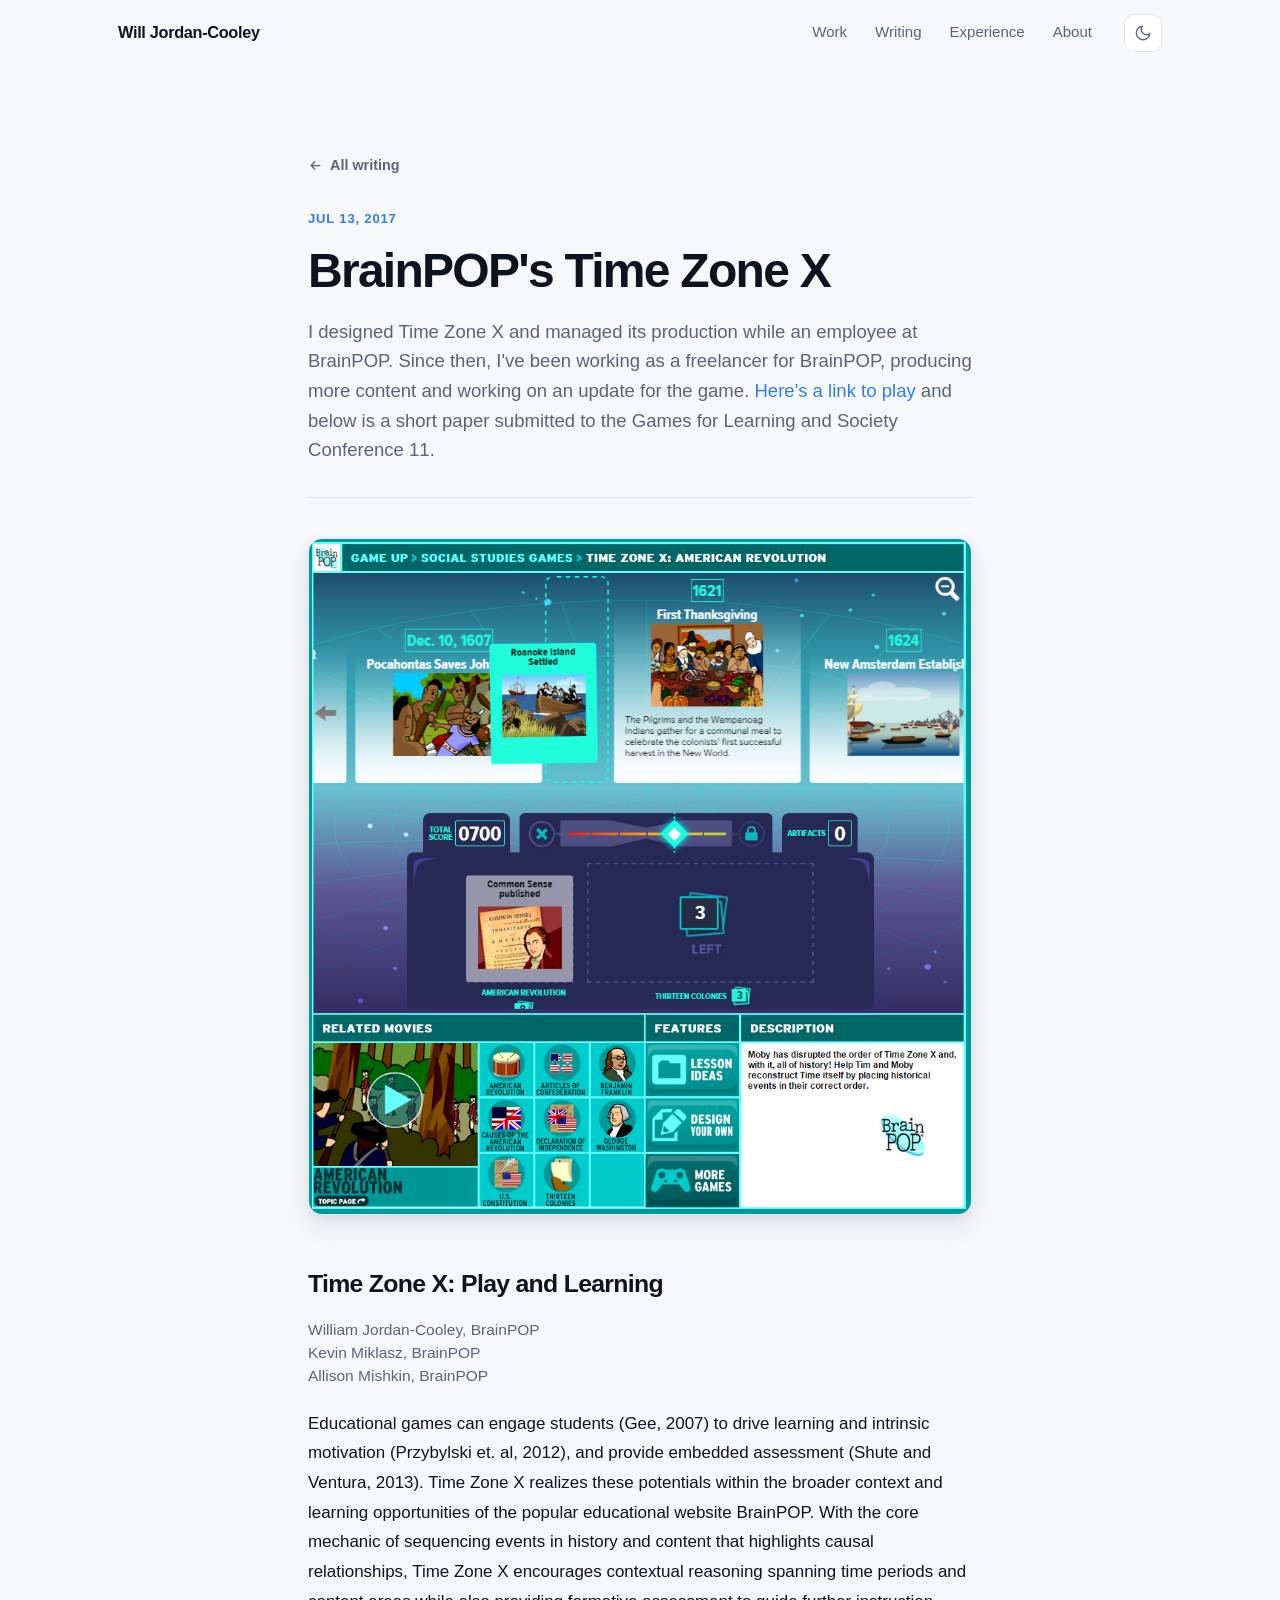
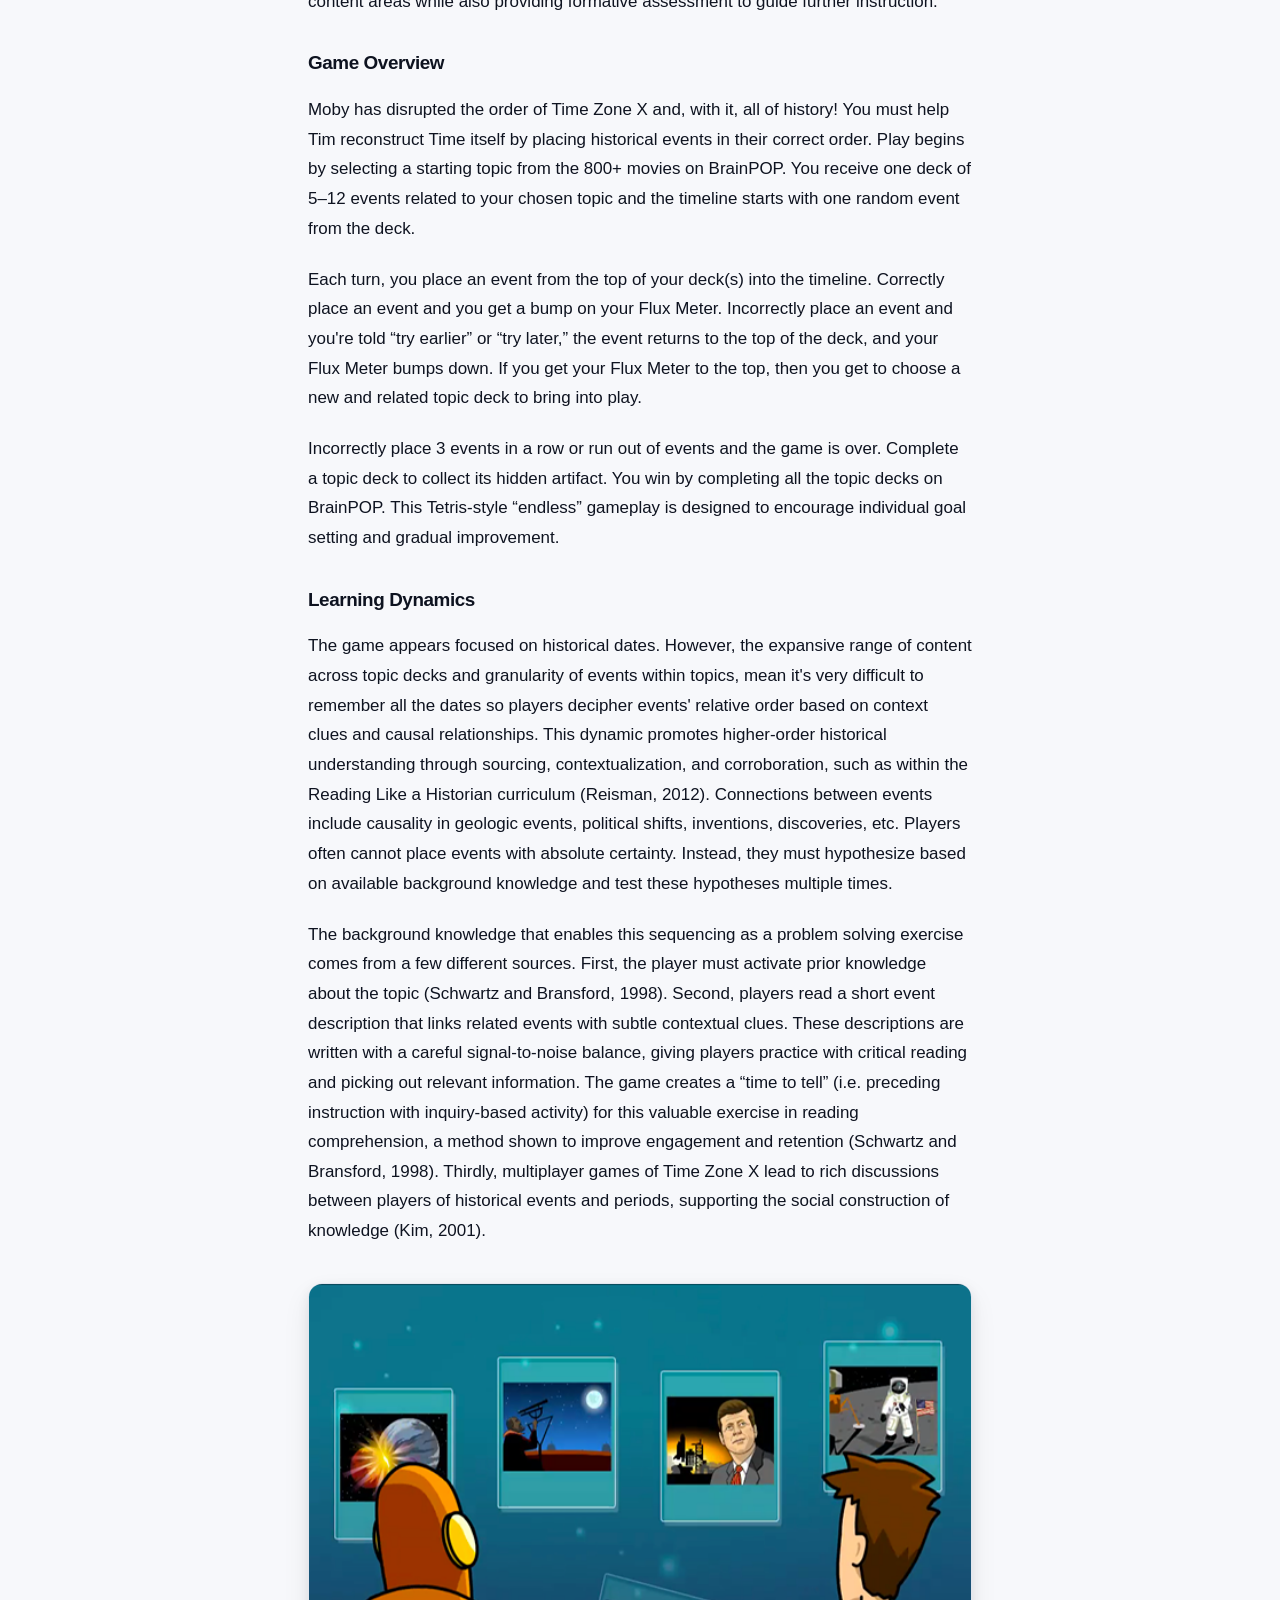
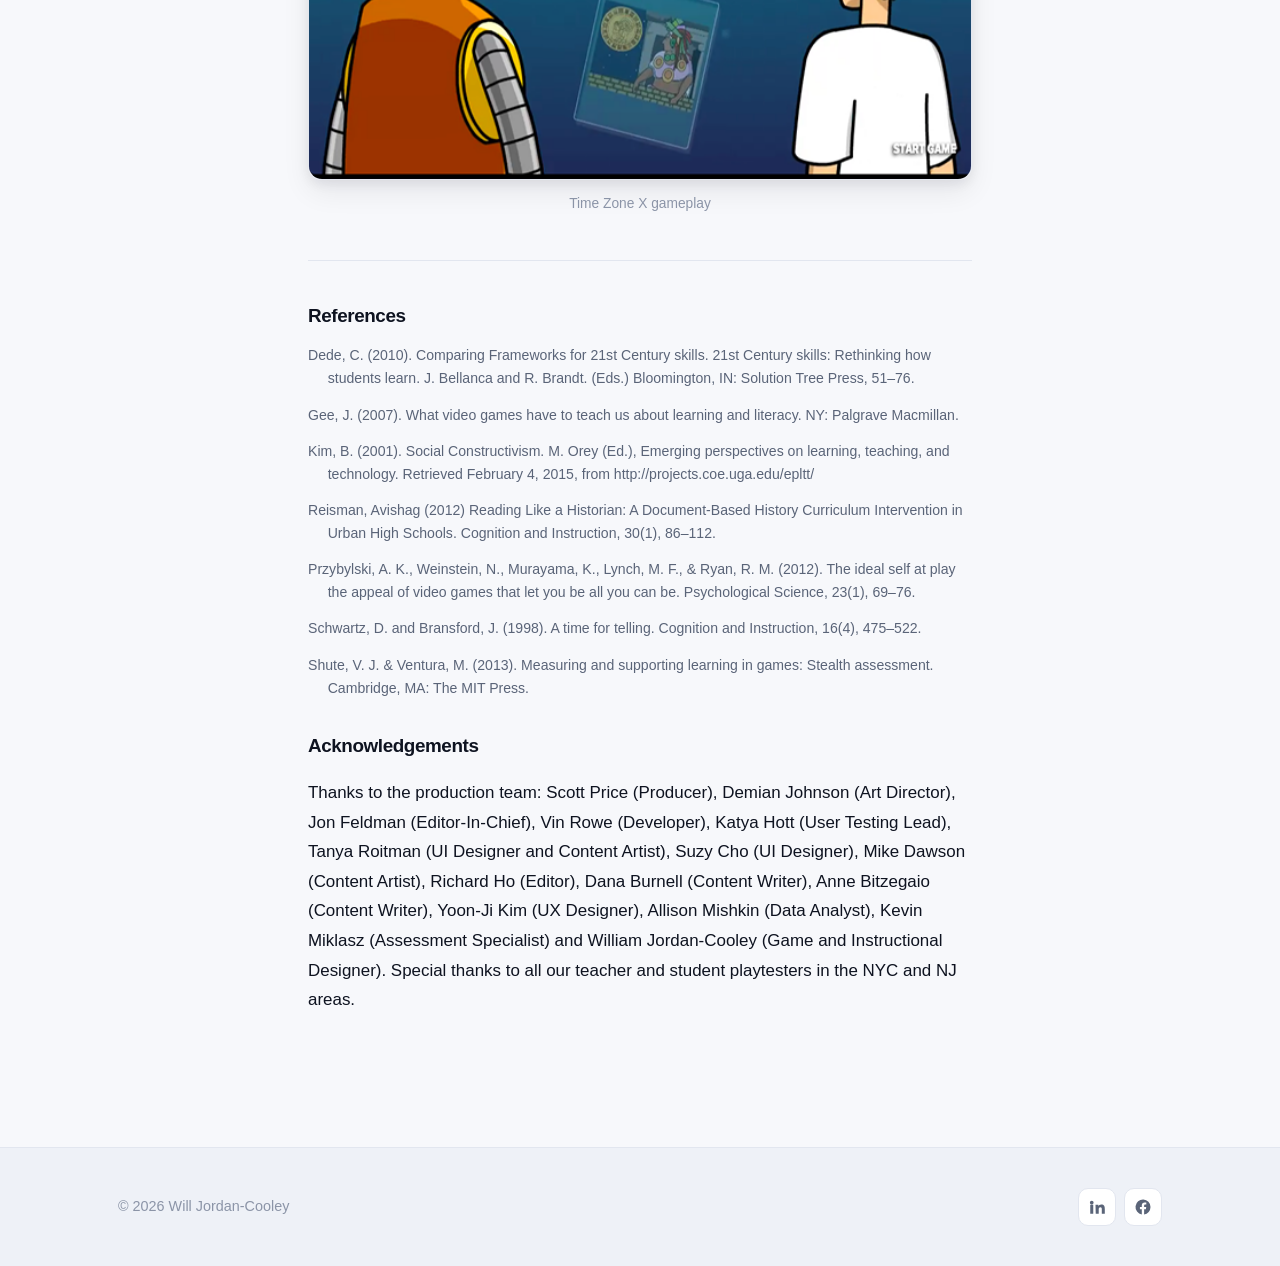
==== writing/brainpops-time-zone-x.html @ 18a3acca "Static rebuild of willjordancooley.com" ====
<!doctype html>
<html lang="en">
<head>
<meta charset="utf-8">
<meta name="viewport" content="width=device-width, initial-scale=1">
<title>BrainPOP's Time Zone X — Will Jordan-Cooley</title>
<meta name="description" content="Time Zone X: Play and Learning — the conference paper submitted to Games for Learning and Society 11, on sequencing history as contextual reasoning and embedded assessment.">
<meta property="og:type" content="article">
<meta property="og:title" content="BrainPOP's Time Zone X">
<meta property="og:description" content="I designed Time Zone X and managed its production while an employee at BrainPOP.">
<meta property="og:image" content="../assets/img/post-timezonex.png">
<meta name="twitter:card" content="summary_large_image">
<link rel="icon" href="data:image/svg+xml,<svg xmlns='http://www.w3.org/2000/svg' viewBox='0 0 100 100'><text y='.9em' font-size='90'>🧠</text></svg>">
<link rel="stylesheet" href="../assets/css/styles.css">
<script>
  (function () {
    try {
      var t = localStorage.getItem("theme");
      if (t === "light" || t === "dark") document.documentElement.setAttribute("data-theme", t);
    } catch (e) {}
  })();
</script>
</head>

<body>
<a class="skip-link" href="#main">Skip to content</a>

<header class="nav" id="nav">
  <div class="nav__inner">
    <a class="nav__brand" href="../index.html">Will Jordan-Cooley</a>
    <nav aria-label="Primary">
      <ul class="nav__links" id="navLinks">
        <li><a href="../index.html#work">Work</a></li>
        <li><a href="../index.html#writing">Writing</a></li>
        <li><a href="../index.html#experience">Experience</a></li>
        <li><a href="../index.html#about">About</a></li>
      </ul>
    </nav>
    <button class="icon-btn theme-toggle" id="themeToggle" type="button" aria-label="Toggle colour theme">
      <svg class="i-moon" viewBox="0 0 24 24" fill="none" stroke="currentColor" stroke-width="1.8" stroke-linecap="round" stroke-linejoin="round" aria-hidden="true"><path d="M21 12.8A9 9 0 1 1 11.2 3a7 7 0 0 0 9.8 9.8z"/></svg>
      <svg class="i-sun" viewBox="0 0 24 24" fill="none" stroke="currentColor" stroke-width="1.8" stroke-linecap="round" stroke-linejoin="round" aria-hidden="true"><circle cx="12" cy="12" r="4"/><path d="M12 2v2M12 20v2M4.9 4.9l1.4 1.4M17.7 17.7l1.4 1.4M2 12h2M20 12h2M4.9 19.1l1.4-1.4M17.7 6.3l1.4-1.4"/></svg>
    </button>
    <button class="icon-btn nav__menu" id="navToggle" type="button" aria-label="Toggle menu" aria-expanded="false" aria-controls="navLinks">
      <svg viewBox="0 0 24 24" fill="none" stroke="currentColor" stroke-width="1.9" stroke-linecap="round" aria-hidden="true"><path d="M4 7h16M4 12h16M4 17h16"/></svg>
    </button>
  </div>
</header>

<main id="main" class="article">
  <div class="wrap article__wrap">

    <a class="back-link" href="../index.html#writing">
      <svg viewBox="0 0 24 24" fill="none" stroke="currentColor" stroke-width="2" stroke-linecap="round" stroke-linejoin="round" aria-hidden="true"><path d="M19 12H5M11 18l-6-6 6-6"/></svg>
      All writing
    </a>

    <div class="article__date">Jul 13, 2017</div>
    <h1 class="article__title">BrainPOP's Time Zone X</h1>
    <p class="article__standfirst">
      I designed Time Zone X and managed its production while an employee at BrainPOP.
      Since then, I've been working as a freelancer for BrainPOP, producing more content
      and working on an update for the game.
      <a href="https://www.brainpop.com/games/timezonex/" target="_blank" rel="noopener">Here's a link to play</a>
      and below is a short paper submitted to the Games for Learning and Society
      Conference 11.
    </p>

    <div class="prose">
      <figure>
        <img src="../assets/img/post-timezonex.png" alt="BrainPOP's Time Zone X key art">
      </figure>

      <h2>Time Zone X: Play and Learning</h2>
      <p class="byline">
        William Jordan-Cooley, BrainPOP<br>
        Kevin Miklasz, BrainPOP<br>
        Allison Mishkin, BrainPOP
      </p>

      <p>
        Educational games can engage students (Gee, 2007) to drive learning and intrinsic
        motivation (Przybylski et. al, 2012), and provide embedded assessment (Shute and
        Ventura, 2013). Time Zone X realizes these potentials within the broader context
        and learning opportunities of the popular educational website BrainPOP. With the
        core mechanic of sequencing events in history and content that highlights causal
        relationships, Time Zone X encourages contextual reasoning spanning time periods
        and content areas while also providing formative assessment to guide further
        instruction.
      </p>

      <h3>Game Overview</h3>

      <p>
        Moby has disrupted the order of Time Zone X and, with it, all of history! You must
        help Tim reconstruct Time itself by placing historical events in their correct
        order. Play begins by selecting a starting topic from the 800+ movies on BrainPOP.
        You receive one deck of 5&ndash;12 events related to your chosen topic and the
        timeline starts with one random event from the deck.
      </p>

      <p>
        Each turn, you place an event from the top of your deck(s) into the timeline.
        Correctly place an event and you get a bump on your Flux Meter. Incorrectly place
        an event and you're told &ldquo;try earlier&rdquo; or &ldquo;try later,&rdquo; the
        event returns to the top of the deck, and your Flux Meter bumps down. If you get
        your Flux Meter to the top, then you get to choose a new and related topic deck to
        bring into play.
      </p>

      <p>
        Incorrectly place 3 events in a row or run out of events and the game is over.
        Complete a topic deck to collect its hidden artifact. You win by completing all the
        topic decks on BrainPOP. This Tetris-style &ldquo;endless&rdquo; gameplay is
        designed to encourage individual goal setting and gradual improvement.
      </p>

      <h3>Learning Dynamics</h3>

      <p>
        The game appears focused on historical dates. However, the expansive range of
        content across topic decks and granularity of events within topics, mean it's very
        difficult to remember all the dates so players decipher events' relative order
        based on context clues and causal relationships. This dynamic promotes higher-order
        historical understanding through sourcing, contextualization, and corroboration,
        such as within the Reading Like a Historian curriculum (Reisman, 2012). Connections
        between events include causality in geologic events, political shifts, inventions,
        discoveries, etc. Players often cannot place events with absolute certainty.
        Instead, they must hypothesize based on available background knowledge and test
        these hypotheses multiple times.
      </p>

      <p>
        The background knowledge that enables this sequencing as a problem solving exercise
        comes from a few different sources. First, the player must activate prior knowledge
        about the topic (Schwartz and Bransford, 1998). Second, players read a short event
        description that links related events with subtle contextual clues. These
        descriptions are written with a careful signal-to-noise balance, giving players
        practice with critical reading and picking out relevant information. The game
        creates a &ldquo;time to tell&rdquo; (i.e. preceding instruction with inquiry-based
        activity) for this valuable exercise in reading comprehension, a method shown to
        improve engagement and retention (Schwartz and Bransford, 1998). Thirdly,
        multiplayer games of Time Zone X lead to rich discussions between players of
        historical events and periods, supporting the social construction of knowledge
        (Kim, 2001).
      </p>

      <figure>
        <img src="../assets/img/time-zone-x.png" alt="Time Zone X gameplay: Tim and Moby placing historical event cards on a timeline" loading="lazy">
        <figcaption>Time Zone X gameplay</figcaption>
      </figure>

      <hr>

      <h3>References</h3>
      <div class="refs">
        <p>Dede, C. (2010). Comparing Frameworks for 21st Century skills. 21st Century skills: Rethinking how students learn. J. Bellanca and R. Brandt. (Eds.) Bloomington, IN: Solution Tree Press, 51&ndash;76.</p>
        <p>Gee, J. (2007). What video games have to teach us about learning and literacy. NY: Palgrave Macmillan.</p>
        <p>Kim, B. (2001). Social Constructivism. M. Orey (Ed.), Emerging perspectives on learning, teaching, and technology. Retrieved February 4, 2015, from http://projects.coe.uga.edu/epltt/</p>
        <p>Reisman, Avishag (2012) Reading Like a Historian: A Document-Based History Curriculum Intervention in Urban High Schools. Cognition and Instruction, 30(1), 86&ndash;112.</p>
        <p>Przybylski, A. K., Weinstein, N., Murayama, K., Lynch, M. F., &amp; Ryan, R. M. (2012). The ideal self at play the appeal of video games that let you be all you can be. Psychological Science, 23(1), 69&ndash;76.</p>
        <p>Schwartz, D. and Bransford, J. (1998). A time for telling. Cognition and Instruction, 16(4), 475&ndash;522.</p>
        <p>Shute, V. J. &amp; Ventura, M. (2013). Measuring and supporting learning in games: Stealth assessment. Cambridge, MA: The MIT Press.</p>
      </div>

      <h3>Acknowledgements</h3>
      <p>
        Thanks to the production team: Scott Price (Producer), Demian Johnson (Art
        Director), Jon Feldman (Editor-In-Chief), Vin Rowe (Developer), Katya Hott (User
        Testing Lead), Tanya Roitman (UI Designer and Content Artist), Suzy Cho (UI
        Designer), Mike Dawson (Content Artist), Richard Ho (Editor), Dana Burnell (Content
        Writer), Anne Bitzegaio (Content Writer), Yoon-Ji Kim (UX Designer), Allison Mishkin
        (Data Analyst), Kevin Miklasz (Assessment Specialist) and William Jordan-Cooley
        (Game and Instructional Designer). Special thanks to all our teacher and student
        playtesters in the NYC and NJ areas.
      </p>
    </div>

  </div>
</main>

<footer class="footer">
  <div class="wrap footer__inner">
    <p>&copy; <span id="year">2026</span> Will Jordan-Cooley</p>
    <div class="footer__social">
      <a class="icon-btn" href="https://www.linkedin.com/in/jordan-cooley/" target="_blank" rel="noopener" aria-label="LinkedIn">
        <svg viewBox="0 0 24 24" fill="currentColor" aria-hidden="true"><path d="M4.98 3.5a2.5 2.5 0 1 1 0 5 2.5 2.5 0 0 1 0-5zM3 9h4v12H3zM10 9h3.8v1.7h.05c.53-.95 1.83-1.95 3.77-1.95 4.03 0 4.78 2.5 4.78 5.75V21h-4v-5.6c0-1.33-.03-3.05-1.9-3.05-1.9 0-2.2 1.45-2.2 2.95V21h-4z"/></svg>
      </a>
      <a class="icon-btn" href="https://www.facebook.com/wjordancooley" target="_blank" rel="noopener" aria-label="Facebook">
        <svg viewBox="0 0 24 24" fill="currentColor" aria-hidden="true"><path d="M22 12a10 10 0 1 0-11.6 9.9v-7H7.9V12h2.5V9.8c0-2.5 1.5-3.9 3.8-3.9 1.1 0 2.2.2 2.2.2v2.5h-1.3c-1.2 0-1.6.8-1.6 1.6V12h2.8l-.4 2.9h-2.4v7A10 10 0 0 0 22 12z"/></svg>
      </a>
    </div>
  </div>
</footer>

<script src="../assets/js/main.js"></script>
</body>
</html>
---- assets/css/styles.css ----
/* ==========================================================================
   Will Jordan-Cooley — portfolio
   ========================================================================== */

/* ---------- Tokens ---------- */
:root {
  --bg: #f7f8fb;
  --bg-elev: #ffffff;
  --bg-sunken: #eef1f7;
  --text: #0e1320;
  --text-muted: #5a6478;
  --text-faint: #8b94a7;
  --border: #e2e6ef;
  --border-strong: #cdd4e2;

  --accent: #2f7df6;
  --accent-2: #12b3a6;
  --accent-soft: rgba(47, 125, 246, 0.1);
  --on-accent: #ffffff;

  --shadow-sm: 0 1px 2px rgba(14, 19, 32, 0.05), 0 1px 3px rgba(14, 19, 32, 0.06);
  --shadow-md: 0 4px 12px rgba(14, 19, 32, 0.07), 0 12px 28px rgba(14, 19, 32, 0.07);
  --shadow-lg: 0 8px 20px rgba(14, 19, 32, 0.09), 0 24px 56px rgba(14, 19, 32, 0.1);

  --radius-sm: 8px;
  --radius: 14px;
  --radius-lg: 22px;

  --maxw: 1140px;
  --gutter: clamp(20px, 5vw, 48px);
  --section-y: clamp(72px, 11vw, 132px);

  --nav-h: 66px;
  --font: "Inter var", "Inter", -apple-system, BlinkMacSystemFont, "Segoe UI",
    Roboto, "Helvetica Neue", Arial, sans-serif;
  --font-mono: ui-monospace, SFMono-Regular, "SF Mono", Menlo, Consolas, monospace;
}

@media (prefers-color-scheme: dark) {
  :root {
    --bg: #0a0d14;
    --bg-elev: #121826;
    --bg-sunken: #0d121c;
    --text: #e9edf6;
    --text-muted: #9aa5bb;
    --text-faint: #6c7691;
    --border: #1e2637;
    --border-strong: #2c364b;

    --accent: #6aa6ff;
    --accent-2: #2fd4c4;
    --accent-soft: rgba(106, 166, 255, 0.14);
    --on-accent: #07101f;

    --shadow-sm: 0 1px 2px rgba(0, 0, 0, 0.4);
    --shadow-md: 0 4px 12px rgba(0, 0, 0, 0.4), 0 12px 28px rgba(0, 0, 0, 0.36);
    --shadow-lg: 0 8px 20px rgba(0, 0, 0, 0.45), 0 24px 56px rgba(0, 0, 0, 0.45);
  }
}

/* Explicit overrides — the theme toggle stamps data-theme on <html>. */
:root[data-theme="light"] {
  --bg: #f7f8fb;
  --bg-elev: #ffffff;
  --bg-sunken: #eef1f7;
  --text: #0e1320;
  --text-muted: #5a6478;
  --text-faint: #8b94a7;
  --border: #e2e6ef;
  --border-strong: #cdd4e2;
  --accent: #2f7df6;
  --accent-2: #12b3a6;
  --accent-soft: rgba(47, 125, 246, 0.1);
  --on-accent: #ffffff;
  --shadow-sm: 0 1px 2px rgba(14, 19, 32, 0.05), 0 1px 3px rgba(14, 19, 32, 0.06);
  --shadow-md: 0 4px 12px rgba(14, 19, 32, 0.07), 0 12px 28px rgba(14, 19, 32, 0.07);
  --shadow-lg: 0 8px 20px rgba(14, 19, 32, 0.09), 0 24px 56px rgba(14, 19, 32, 0.1);
}

:root[data-theme="dark"] {
  --bg: #0a0d14;
  --bg-elev: #121826;
  --bg-sunken: #0d121c;
  --text: #e9edf6;
  --text-muted: #9aa5bb;
  --text-faint: #6c7691;
  --border: #1e2637;
  --border-strong: #2c364b;
  --accent: #6aa6ff;
  --accent-2: #2fd4c4;
  --accent-soft: rgba(106, 166, 255, 0.14);
  --on-accent: #07101f;
  --shadow-sm: 0 1px 2px rgba(0, 0, 0, 0.4);
  --shadow-md: 0 4px 12px rgba(0, 0, 0, 0.4), 0 12px 28px rgba(0, 0, 0, 0.36);
  --shadow-lg: 0 8px 20px rgba(0, 0, 0, 0.45), 0 24px 56px rgba(0, 0, 0, 0.45);
}

/* ---------- Base ---------- */
*,
*::before,
*::after { box-sizing: border-box; }

html {
  scroll-behavior: smooth;
  scroll-padding-top: calc(var(--nav-h) + 16px);
  -webkit-text-size-adjust: 100%;
}

body {
  margin: 0;
  background: var(--bg);
  color: var(--text);
  font-family: var(--font);
  font-size: 17px;
  line-height: 1.65;
  -webkit-font-smoothing: antialiased;
  -moz-osx-font-smoothing: grayscale;
  overflow-x: hidden;
}

/* height:auto so the width/height attributes (which prevent layout shift) don't
   override CSS sizing — without it, aspect-ratio loses to the height attribute. */
img { max-width: 100%; height: auto; display: block; }

a { color: var(--accent); text-decoration: none; }
a:hover { text-decoration: underline; }

h1, h2, h3, h4 {
  margin: 0;
  line-height: 1.15;
  letter-spacing: -0.022em;
  font-weight: 640;
  text-wrap: balance;
}

p { margin: 0 0 1em; }
p:last-child { margin-bottom: 0; }

:focus-visible {
  outline: 2px solid var(--accent);
  outline-offset: 3px;
  border-radius: 4px;
}

::selection { background: var(--accent); color: var(--on-accent); }

.wrap {
  width: 100%;
  max-width: var(--maxw);
  margin-inline: auto;
  padding-inline: var(--gutter);
}

.skip-link {
  position: absolute;
  left: -9999px;
  top: 0;
  z-index: 200;
  background: var(--accent);
  color: var(--on-accent);
  padding: 12px 18px;
  border-radius: 0 0 var(--radius-sm) 0;
  font-weight: 600;
}
.skip-link:focus { left: 0; }

/* ---------- Nav ---------- */
.nav {
  position: sticky;
  top: 0;
  z-index: 100;
  height: var(--nav-h);
  display: flex;
  align-items: center;
  background: color-mix(in srgb, var(--bg) 82%, transparent);
  backdrop-filter: saturate(180%) blur(14px);
  -webkit-backdrop-filter: saturate(180%) blur(14px);
  border-bottom: 1px solid transparent;
  transition: border-color 0.25s ease, background 0.25s ease;
}
.nav.is-stuck {
  border-bottom-color: var(--border);
  background: color-mix(in srgb, var(--bg) 92%, transparent);
}

.nav__inner {
  display: flex;
  align-items: center;
  gap: 20px;
  width: 100%;
  max-width: var(--maxw);
  margin-inline: auto;
  padding-inline: var(--gutter);
}

.nav__brand {
  font-weight: 680;
  letter-spacing: -0.02em;
  color: var(--text);
  font-size: 1.02rem;
  white-space: nowrap;
  margin-right: auto;
}
.nav__brand:hover { text-decoration: none; }

.nav__links {
  display: flex;
  align-items: center;
  gap: 4px;
  list-style: none;
  margin: 0;
  padding: 0;
}

.nav__links a {
  color: var(--text-muted);
  font-size: 0.94rem;
  font-weight: 520;
  padding: 8px 12px;
  border-radius: var(--radius-sm);
  transition: color 0.18s ease, background 0.18s ease;
}
.nav__links a:hover,
.nav__links a.is-active {
  color: var(--text);
  background: var(--bg-sunken);
  text-decoration: none;
}

.icon-btn {
  display: inline-grid;
  place-items: center;
  width: 38px;
  height: 38px;
  flex: 0 0 auto;
  border: 1px solid var(--border);
  background: var(--bg-elev);
  color: var(--text-muted);
  border-radius: 10px;
  cursor: pointer;
  transition: color 0.18s ease, border-color 0.18s ease, transform 0.18s ease;
}
.icon-btn:hover {
  color: var(--text);
  border-color: var(--border-strong);
  transform: translateY(-1px);
}
.icon-btn svg { width: 18px; height: 18px; }

/* Theme toggle shows the sun in dark mode and the moon in light mode. */
.theme-toggle .i-sun { display: none; }
:root[data-theme="dark"] .theme-toggle .i-sun { display: block; }
:root[data-theme="dark"] .theme-toggle .i-moon { display: none; }
@media (prefers-color-scheme: dark) {
  :root:not([data-theme="light"]) .theme-toggle .i-sun { display: block; }
  :root:not([data-theme="light"]) .theme-toggle .i-moon { display: none; }
}

.nav__menu { display: none; }

@media (max-width: 720px) {
  .nav__links {
    position: fixed;
    inset: var(--nav-h) 0 auto 0;
    flex-direction: column;
    align-items: stretch;
    gap: 2px;
    padding: 12px var(--gutter) 20px;
    background: var(--bg-elev);
    border-bottom: 1px solid var(--border);
    box-shadow: var(--shadow-md);
    transform: translateY(-8px);
    opacity: 0;
    pointer-events: none;
    transition: opacity 0.2s ease, transform 0.2s ease;
  }
  .nav__links.is-open { opacity: 1; transform: none; pointer-events: auto; }
  .nav__links a { padding: 12px 14px; font-size: 1rem; }
  .nav__menu { display: inline-grid; }
}

/* ---------- Hero ---------- */
.hero {
  position: relative;
  padding-block: clamp(64px, 12vw, 128px) clamp(56px, 9vw, 104px);
  overflow: hidden;
}

.hero__glow {
  position: absolute;
  inset: -30% -10% auto -10%;
  height: 720px;
  pointer-events: none;
  z-index: 0;
  background:
    radial-gradient(46% 44% at 22% 32%, color-mix(in srgb, var(--accent) 26%, transparent) 0%, transparent 68%),
    radial-gradient(40% 40% at 78% 24%, color-mix(in srgb, var(--accent-2) 22%, transparent) 0%, transparent 66%);
  filter: blur(18px);
  opacity: 0.75;
}

.hero__inner { position: relative; z-index: 1; }

.eyebrow {
  display: inline-flex;
  align-items: center;
  gap: 9px;
  font-size: 0.78rem;
  font-weight: 600;
  letter-spacing: 0.07em;
  text-transform: uppercase;
  color: var(--text-muted);
  background: var(--bg-elev);
  border: 1px solid var(--border);
  padding: 7px 15px 7px 11px;
  border-radius: 999px;
  margin-bottom: 26px;
  box-shadow: var(--shadow-sm);
}
.eyebrow .dot {
  width: 7px;
  height: 7px;
  border-radius: 50%;
  background: var(--accent-2);
  box-shadow: 0 0 0 3px color-mix(in srgb, var(--accent-2) 22%, transparent);
}

.hero h1 {
  font-size: clamp(2.6rem, 7.2vw, 4.6rem);
  font-weight: 700;
  letter-spacing: -0.04em;
  margin-bottom: 22px;
}

.hero__lede {
  font-size: clamp(1.12rem, 2.3vw, 1.42rem);
  line-height: 1.5;
  color: var(--text-muted);
  max-width: 30ch;
  margin-bottom: 14px;
  text-wrap: pretty;
}

.grad {
  background: linear-gradient(100deg, var(--accent) 8%, var(--accent-2) 92%);
  -webkit-background-clip: text;
  background-clip: text;
  color: transparent;
}

.hero__sub {
  font-size: 1.03rem;
  color: var(--text-faint);
  max-width: 54ch;
  margin-bottom: 34px;
}

.btn-row { display: flex; flex-wrap: wrap; gap: 12px; align-items: center; }

.btn {
  display: inline-flex;
  align-items: center;
  gap: 9px;
  padding: 12px 22px;
  border-radius: 999px;
  font-size: 0.96rem;
  font-weight: 600;
  border: 1px solid transparent;
  cursor: pointer;
  transition: transform 0.18s ease, box-shadow 0.18s ease,
    background 0.18s ease, border-color 0.18s ease;
}
.btn:hover { text-decoration: none; transform: translateY(-2px); }
.btn svg { width: 17px; height: 17px; }

.btn--primary {
  background: var(--accent);
  color: var(--on-accent);
  box-shadow: 0 6px 18px color-mix(in srgb, var(--accent) 32%, transparent);
}
.btn--primary:hover {
  box-shadow: 0 10px 26px color-mix(in srgb, var(--accent) 40%, transparent);
}

.btn--ghost {
  background: var(--bg-elev);
  color: var(--text);
  border-color: var(--border-strong);
  box-shadow: var(--shadow-sm);
}
.btn--ghost:hover { box-shadow: var(--shadow-md); }

/* Hero stats */
.stats {
  display: flex;
  flex-wrap: wrap;
  gap: clamp(24px, 5vw, 56px);
  margin-top: 54px;
  padding-top: 34px;
  border-top: 1px solid var(--border);
}
.stat__n {
  font-size: clamp(1.5rem, 3.4vw, 2rem);
  font-weight: 680;
  letter-spacing: -0.03em;
  line-height: 1.1;
}
.stat__l {
  font-size: 0.85rem;
  color: var(--text-faint);
  margin-top: 4px;
}

/* ---------- Sections ---------- */
.section { padding-block: var(--section-y); }
.section--sunken {
  background: var(--bg-sunken);
  border-block: 1px solid var(--border);
}

.section__head { max-width: 60ch; margin-bottom: clamp(36px, 5vw, 56px); }

.section__kicker {
  display: block;
  font-size: 0.79rem;
  font-weight: 640;
  letter-spacing: 0.1em;
  text-transform: uppercase;
  color: var(--accent);
  margin-bottom: 12px;
}

.section__title {
  font-size: clamp(1.9rem, 4.4vw, 2.7rem);
  letter-spacing: -0.032em;
  margin-bottom: 14px;
}

.section__sub { color: var(--text-muted); font-size: 1.05rem; }

/* ---------- Project grid ---------- */
.grid {
  display: grid;
  grid-template-columns: repeat(auto-fill, minmax(300px, 1fr));
  gap: clamp(18px, 2.4vw, 26px);
}

.card {
  position: relative;
  display: flex;
  flex-direction: column;
  background: var(--bg-elev);
  border: 1px solid var(--border);
  border-radius: var(--radius-lg);
  overflow: hidden;
  box-shadow: var(--shadow-sm);
  transition: transform 0.28s cubic-bezier(0.2, 0.7, 0.3, 1),
    box-shadow 0.28s ease, border-color 0.28s ease;
}
.card:hover {
  transform: translateY(-5px);
  box-shadow: var(--shadow-lg);
  border-color: var(--border-strong);
}

.card__media {
  position: relative;
  aspect-ratio: 16 / 10;
  overflow: hidden;
  background: var(--bg-sunken);
  border-bottom: 1px solid var(--border);
}
.card__media img {
  width: 100%;
  height: 100%;
  object-fit: cover;
  transition: transform 0.5s cubic-bezier(0.2, 0.7, 0.3, 1);
}
.card:hover .card__media img { transform: scale(1.045); }

.card__body {
  display: flex;
  flex-direction: column;
  flex: 1;
  padding: 22px 24px 24px;
}

.card__title {
  font-size: 1.22rem;
  letter-spacing: -0.025em;
  margin-bottom: 10px;
}

.card__text {
  color: var(--text-muted);
  font-size: 0.955rem;
  line-height: 1.62;
  margin-bottom: 20px;
  flex: 1;
}

.tags {
  display: flex;
  flex-wrap: wrap;
  gap: 6px;
  margin: 0 0 18px;
  padding: 0;
  list-style: none;
}
.tag {
  font-size: 0.74rem;
  font-weight: 580;
  letter-spacing: 0.02em;
  color: var(--text-muted);
  background: var(--bg-sunken);
  border: 1px solid var(--border);
  padding: 4px 10px;
  border-radius: 999px;
}

.tag--now {
  color: var(--on-accent);
  background: var(--accent);
  border-color: var(--accent);
}

.card__link {
  display: inline-flex;
  align-items: center;
  gap: 7px;
  font-weight: 600;
  font-size: 0.93rem;
  align-self: flex-start;
}
.card__link svg {
  width: 15px;
  height: 15px;
  transition: transform 0.22s ease;
}
.card:hover .card__link svg { transform: translate(2px, -2px); }

/* Featured card spans two columns on wide screens */
.card--featured { grid-column: span 2; }
.card--featured .card__media { aspect-ratio: 16 / 8.2; }
.card--featured .card__title { font-size: 1.55rem; }
.card--featured .card__text { font-size: 1.02rem; max-width: 62ch; }

@media (max-width: 719px) {
  .card--featured { grid-column: span 1; }
}

/* ---------- Writing ---------- */
.posts {
  display: grid;
  grid-template-columns: repeat(auto-fit, minmax(300px, 1fr));
  gap: clamp(18px, 2.4vw, 26px);
}

.post-card {
  display: grid;
  grid-template-columns: 132px 1fr;
  gap: 20px;
  align-items: center;
  padding: 18px;
  background: var(--bg-elev);
  border: 1px solid var(--border);
  border-radius: var(--radius-lg);
  box-shadow: var(--shadow-sm);
  color: inherit;
  transition: transform 0.26s ease, box-shadow 0.26s ease, border-color 0.26s ease;
}
.post-card:hover {
  text-decoration: none;
  transform: translateY(-4px);
  box-shadow: var(--shadow-lg);
  border-color: var(--border-strong);
}
.post-card__thumb {
  aspect-ratio: 1;
  border-radius: var(--radius);
  overflow: hidden;
  background: var(--bg-sunken);
}
.post-card__thumb img { width: 100%; height: 100%; object-fit: cover; }
.post-card__date {
  font-size: 0.78rem;
  font-weight: 600;
  letter-spacing: 0.05em;
  text-transform: uppercase;
  color: var(--text-faint);
  margin-bottom: 7px;
}
.post-card__title {
  font-size: 1.12rem;
  letter-spacing: -0.022em;
  margin-bottom: 8px;
}
.post-card__excerpt {
  font-size: 0.92rem;
  color: var(--text-muted);
  line-height: 1.56;
}

@media (max-width: 460px) {
  .post-card { grid-template-columns: 1fr; }
  .post-card__thumb { aspect-ratio: 16 / 9; }
}

/* ---------- Timeline ---------- */
.cols {
  display: grid;
  grid-template-columns: repeat(auto-fit, minmax(320px, 1fr));
  gap: clamp(36px, 6vw, 72px);
}

.col__label {
  font-size: 0.79rem;
  font-weight: 640;
  letter-spacing: 0.1em;
  text-transform: uppercase;
  color: var(--text-faint);
  padding-bottom: 14px;
  margin-bottom: 28px;
  border-bottom: 1px solid var(--border);
}

.tl { list-style: none; margin: 0; padding: 0; }

.tl__item {
  position: relative;
  padding-left: 30px;
  padding-bottom: 34px;
}
.tl__item:last-child { padding-bottom: 0; }

.tl__item::before {
  content: "";
  position: absolute;
  left: 0;
  top: 7px;
  width: 11px;
  height: 11px;
  border-radius: 50%;
  background: var(--bg);
  border: 2px solid var(--accent);
  z-index: 1;
}
.tl__item::after {
  content: "";
  position: absolute;
  left: 5px;
  top: 20px;
  bottom: 2px;
  width: 1px;
  background: var(--border);
}
.tl__item:last-child::after { display: none; }

.tl__role {
  font-size: 1.06rem;
  font-weight: 620;
  letter-spacing: -0.018em;
  margin-bottom: 4px;
}
.tl__meta {
  font-size: 0.83rem;
  font-weight: 560;
  color: var(--accent);
  margin-bottom: 10px;
}
.tl__desc {
  font-size: 0.94rem;
  color: var(--text-muted);
  line-height: 1.6;
}

/* ---------- About ---------- */
.about {
  display: grid;
  grid-template-columns: minmax(0, 300px) minmax(0, 1fr);
  gap: clamp(32px, 6vw, 68px);
  align-items: start;
}
@media (max-width: 760px) {
  .about { grid-template-columns: 1fr; }
}

.about__photo {
  position: relative;
  border-radius: var(--radius-lg);
  overflow: hidden;
  box-shadow: var(--shadow-lg);
  border: 1px solid var(--border);
  max-width: 300px;
}
.about__photo img { width: 100%; aspect-ratio: 1; object-fit: cover; }

.about__quote {
  font-size: clamp(1.25rem, 2.7vw, 1.65rem);
  line-height: 1.42;
  letter-spacing: -0.024em;
  font-weight: 560;
  margin-bottom: 22px;
  text-wrap: pretty;
}
.about__body { color: var(--text-muted); font-size: 1.03rem; }

/* ---------- Contact ---------- */
.contact {
  display: grid;
  grid-template-columns: minmax(0, 0.85fr) minmax(0, 1fr);
  gap: clamp(32px, 6vw, 64px);
  align-items: start;
}
@media (max-width: 800px) {
  .contact { grid-template-columns: 1fr; }
}

.contact__note {
  margin-top: 22px;
  font-size: 0.95rem;
  color: var(--text-faint);
  max-width: 44ch;
}

.form {
  background: var(--bg-elev);
  border: 1px solid var(--border);
  border-radius: var(--radius-lg);
  padding: clamp(22px, 3.4vw, 32px);
  box-shadow: var(--shadow-md);
}

.field-row {
  display: grid;
  grid-template-columns: 1fr 1fr;
  gap: 16px;
}
@media (max-width: 520px) { .field-row { grid-template-columns: 1fr; } }

.field { margin-bottom: 16px; }
.field label {
  display: block;
  font-size: 0.83rem;
  font-weight: 600;
  color: var(--text-muted);
  margin-bottom: 7px;
}
.field input,
.field textarea {
  width: 100%;
  font: inherit;
  font-size: 0.96rem;
  color: var(--text);
  background: var(--bg);
  border: 1px solid var(--border-strong);
  border-radius: var(--radius-sm);
  padding: 11px 14px;
  transition: border-color 0.18s ease, box-shadow 0.18s ease;
}
.field textarea { resize: vertical; min-height: 132px; }
.field input:focus,
.field textarea:focus {
  outline: none;
  border-color: var(--accent);
  box-shadow: 0 0 0 3px var(--accent-soft);
}
.field input:user-invalid,
.field textarea:user-invalid {
  border-color: #e0525f;
}

/* Honeypot — hidden from humans, visible to naive bots. Not display:none,
   which some bots detect and skip. */
.hp {
  position: absolute;
  left: -9999px;
  width: 1px;
  height: 1px;
  overflow: hidden;
}

.form__foot {
  display: flex;
  flex-wrap: wrap;
  align-items: center;
  gap: 14px;
  margin-top: 4px;
}

.btn[aria-busy="true"] { opacity: 0.65; pointer-events: none; }

.form__status {
  font-size: 0.9rem;
  line-height: 1.5;
  margin-top: 14px;
  padding: 12px 15px;
  border-radius: var(--radius-sm);
  border: 1px solid transparent;
}
.form__status:empty { display: none; }
.form__status[data-state="ok"] {
  color: #0f7a5f;
  background: rgba(18, 179, 118, 0.1);
  border-color: rgba(18, 179, 118, 0.35);
}
.form__status[data-state="error"] {
  color: #b4323f;
  background: rgba(224, 82, 95, 0.1);
  border-color: rgba(224, 82, 95, 0.35);
}
@media (prefers-color-scheme: dark) {
  :root:not([data-theme="light"]) .form__status[data-state="ok"] { color: #5fe0b8; }
  :root:not([data-theme="light"]) .form__status[data-state="error"] { color: #ff98a2; }
}
:root[data-theme="dark"] .form__status[data-state="ok"] { color: #5fe0b8; }
:root[data-theme="dark"] .form__status[data-state="error"] { color: #ff98a2; }

/* ---------- Footer ---------- */
.footer {
  border-top: 1px solid var(--border);
  padding-block: 40px;
  background: var(--bg-sunken);
}
.footer__inner {
  display: flex;
  flex-wrap: wrap;
  gap: 18px;
  align-items: center;
  justify-content: space-between;
}
.footer p { font-size: 0.9rem; color: var(--text-faint); margin: 0; }
.footer__social { display: flex; gap: 8px; }

/* ---------- Article pages ---------- */
.article { padding-block: clamp(48px, 8vw, 88px) var(--section-y); }
.article__wrap { max-width: 760px; }

.back-link {
  display: inline-flex;
  align-items: center;
  gap: 7px;
  font-size: 0.9rem;
  font-weight: 560;
  color: var(--text-muted);
  margin-bottom: 30px;
}
.back-link:hover { color: var(--accent); text-decoration: none; }
.back-link svg { width: 15px; height: 15px; }

.article__date {
  font-size: 0.82rem;
  font-weight: 600;
  letter-spacing: 0.06em;
  text-transform: uppercase;
  color: var(--accent);
  margin-bottom: 14px;
}
.article__title {
  font-size: clamp(2rem, 5vw, 3rem);
  letter-spacing: -0.036em;
  margin-bottom: 18px;
}
.article__standfirst {
  font-size: 1.16rem;
  color: var(--text-muted);
  line-height: 1.6;
  padding-bottom: 32px;
  margin-bottom: 40px;
  border-bottom: 1px solid var(--border);
}

.prose { font-size: 1.06rem; line-height: 1.75; }
.prose > * + * { margin-top: 1.25em; }
.prose h2 {
  font-size: 1.55rem;
  letter-spacing: -0.028em;
  margin-top: 2.2em;
  margin-bottom: 0.1em;
}
.prose h3 {
  font-size: 1.18rem;
  margin-top: 1.9em;
  margin-bottom: 0.1em;
}
.prose figure { margin: 2.2em 0; }
.prose figure img {
  width: 100%;
  border-radius: var(--radius);
  border: 1px solid var(--border);
  box-shadow: var(--shadow-md);
}
.prose figcaption {
  font-size: 0.86rem;
  color: var(--text-faint);
  text-align: center;
  margin-top: 12px;
}
.prose .byline {
  color: var(--text-muted);
  font-size: 0.97rem;
  line-height: 1.5;
}
.prose .refs {
  font-size: 0.88rem;
  color: var(--text-muted);
  line-height: 1.6;
}
.prose .refs p { text-indent: -1.4em; padding-left: 1.4em; }
.prose hr {
  border: 0;
  border-top: 1px solid var(--border);
  margin: 2.6em 0;
}

/* ---------- Reveal on scroll ---------- */
.reveal {
  opacity: 0;
  transform: translateY(18px);
  transition: opacity 0.6s cubic-bezier(0.2, 0.7, 0.3, 1),
    transform 0.6s cubic-bezier(0.2, 0.7, 0.3, 1);
  will-change: opacity, transform;
}
.reveal.is-in { opacity: 1; transform: none; }

@media (prefers-reduced-motion: reduce) {
  html { scroll-behavior: auto; }
  *,
  *::before,
  *::after {
    animation-duration: 0.001ms !important;
    transition-duration: 0.001ms !important;
  }
  .reveal { opacity: 1; transform: none; }
}
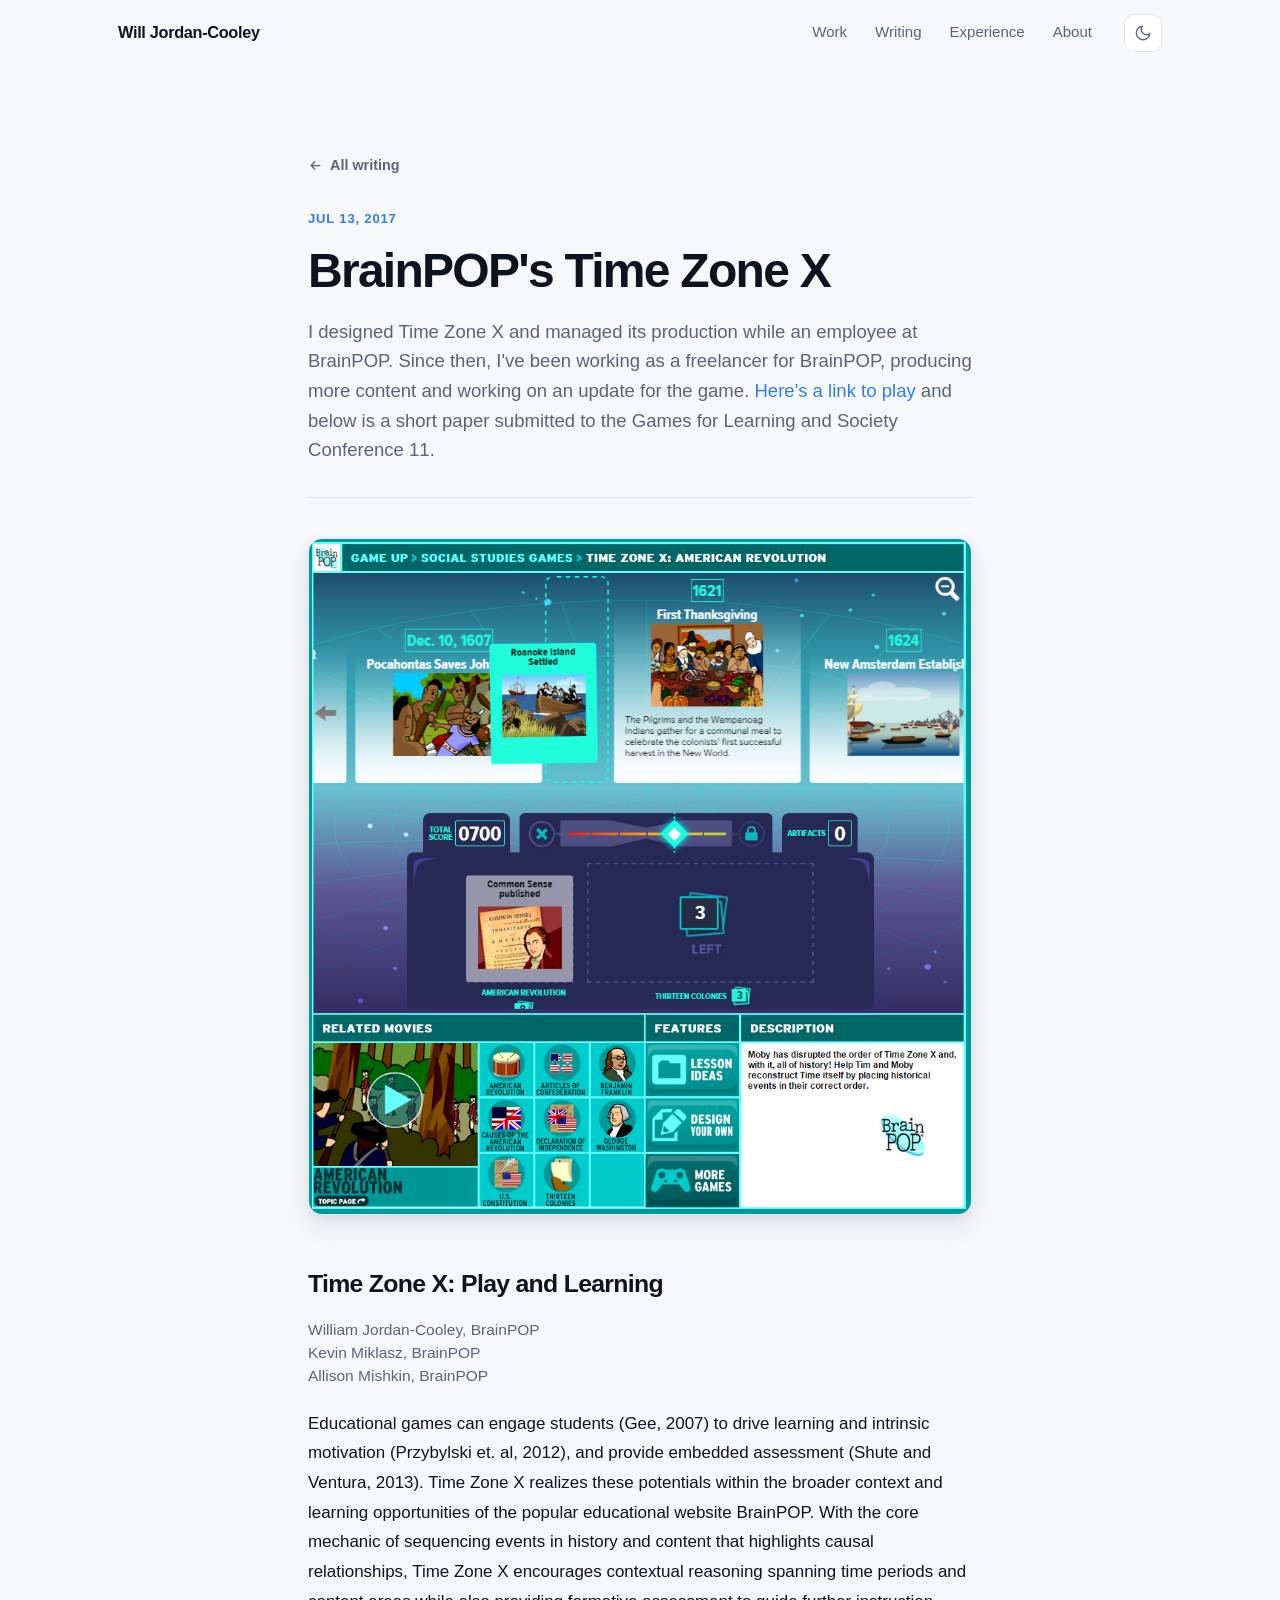
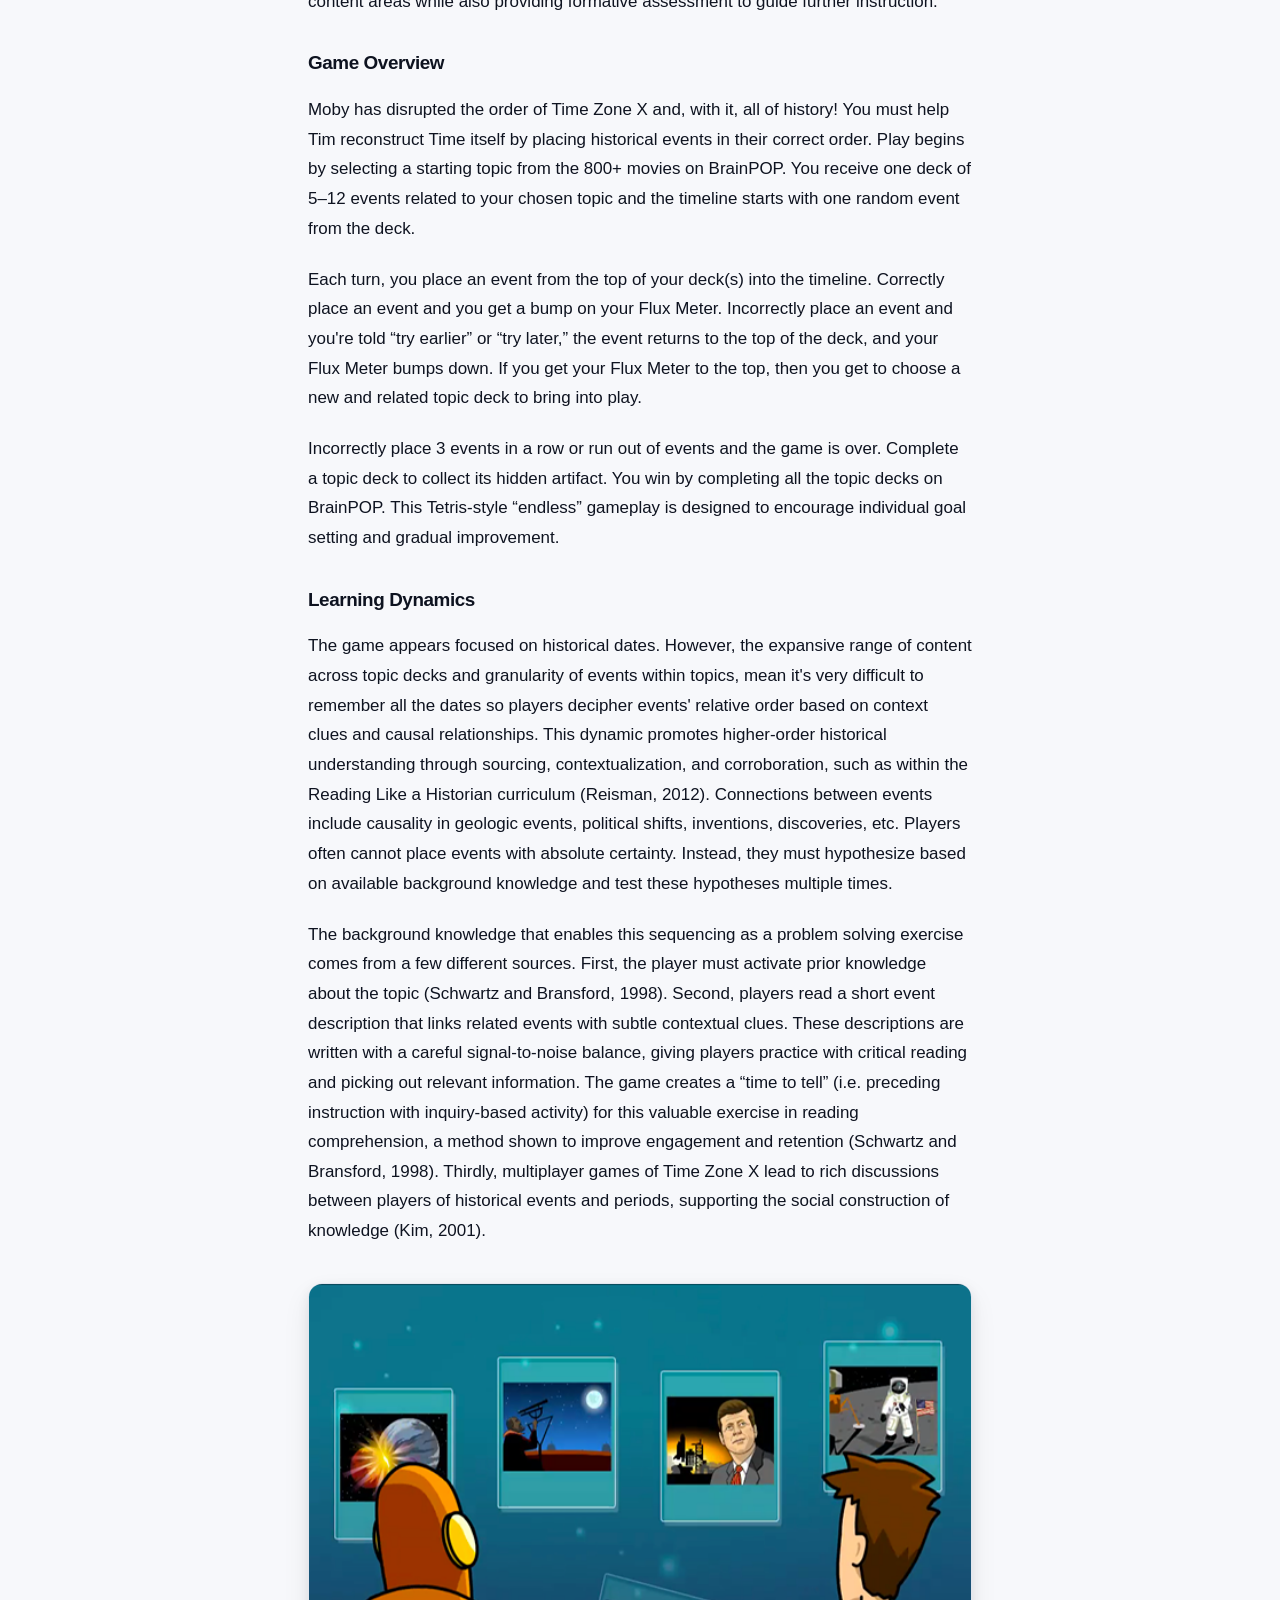
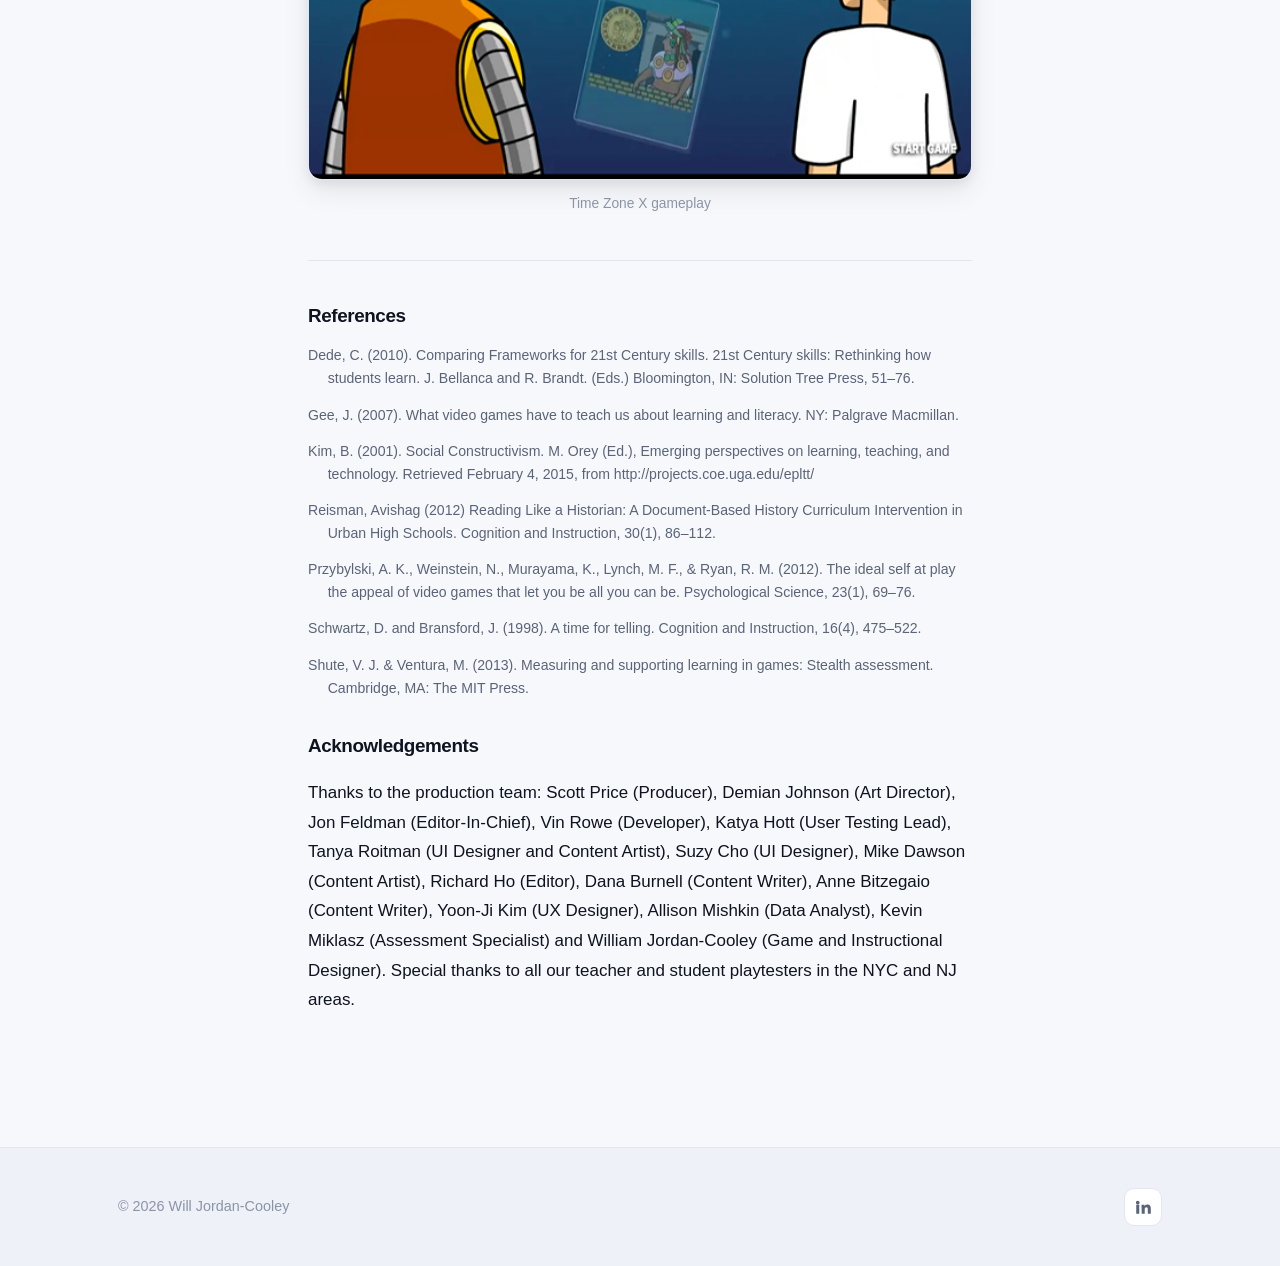
==== commit 3e887399: "Remove Facebook link from footer" ====
--- a/writing/brainpops-time-zone-x.html
+++ b/writing/brainpops-time-zone-x.html
@@ -3,8 +3,8 @@
 <head>
 <meta charset="utf-8">
 <meta name="viewport" content="width=device-width, initial-scale=1">
-<title>BrainPOP's Time Zone X — Will Jordan-Cooley</title>
-<meta name="description" content="Time Zone X: Play and Learning — the conference paper submitted to Games for Learning and Society 11, on sequencing history as contextual reasoning and embedded assessment.">
+<title>BrainPOP's Time Zone X | Will Jordan-Cooley</title>
+<meta name="description" content="Time Zone X: Play and Learning. The conference paper submitted to Games for Learning and Society 11, on sequencing history as contextual reasoning and embedded assessment.">
 <meta property="og:type" content="article">
 <meta property="og:title" content="BrainPOP's Time Zone X">
 <meta property="og:description" content="I designed Time Zone X and managed its production while an employee at BrainPOP.">
@@ -185,9 +185,6 @@
       <a class="icon-btn" href="https://www.linkedin.com/in/jordan-cooley/" target="_blank" rel="noopener" aria-label="LinkedIn">
         <svg viewBox="0 0 24 24" fill="currentColor" aria-hidden="true"><path d="M4.98 3.5a2.5 2.5 0 1 1 0 5 2.5 2.5 0 0 1 0-5zM3 9h4v12H3zM10 9h3.8v1.7h.05c.53-.95 1.83-1.95 3.77-1.95 4.03 0 4.78 2.5 4.78 5.75V21h-4v-5.6c0-1.33-.03-3.05-1.9-3.05-1.9 0-2.2 1.45-2.2 2.95V21h-4z"/></svg>
       </a>
-      <a class="icon-btn" href="https://www.facebook.com/wjordancooley" target="_blank" rel="noopener" aria-label="Facebook">
-        <svg viewBox="0 0 24 24" fill="currentColor" aria-hidden="true"><path d="M22 12a10 10 0 1 0-11.6 9.9v-7H7.9V12h2.5V9.8c0-2.5 1.5-3.9 3.8-3.9 1.1 0 2.2.2 2.2.2v2.5h-1.3c-1.2 0-1.6.8-1.6 1.6V12h2.8l-.4 2.9h-2.4v7A10 10 0 0 0 22 12z"/></svg>
-      </a>
     </div>
   </div>
 </footer>
--- a/assets/css/styles.css
+++ b/assets/css/styles.css
@@ -1,5 +1,5 @@
 /* ==========================================================================
-   Will Jordan-Cooley — portfolio
+   Will Jordan-Cooley, portfolio
    ========================================================================== */
 
 /* ---------- Tokens ---------- */
@@ -58,7 +58,7 @@
   }
 }
 
-/* Explicit overrides — the theme toggle stamps data-theme on <html>. */
+/* Explicit overrides. The theme toggle stamps data-theme on <html>. */
 :root[data-theme="light"] {
   --bg: #f7f8fb;
   --bg-elev: #ffffff;
@@ -119,7 +119,7 @@
 }
 
 /* height:auto so the width/height attributes (which prevent layout shift) don't
-   override CSS sizing — without it, aspect-ratio loses to the height attribute. */
+   override CSS sizing. Without it, aspect-ratio loses to the height attribute. */
 img { max-width: 100%; height: auto; display: block; }
 
 a { color: var(--accent); text-decoration: none; }
@@ -705,117 +705,6 @@
 }
 .about__body { color: var(--text-muted); font-size: 1.03rem; }
 
-/* ---------- Contact ---------- */
-.contact {
-  display: grid;
-  grid-template-columns: minmax(0, 0.85fr) minmax(0, 1fr);
-  gap: clamp(32px, 6vw, 64px);
-  align-items: start;
-}
-@media (max-width: 800px) {
-  .contact { grid-template-columns: 1fr; }
-}
-
-.contact__note {
-  margin-top: 22px;
-  font-size: 0.95rem;
-  color: var(--text-faint);
-  max-width: 44ch;
-}
-
-.form {
-  background: var(--bg-elev);
-  border: 1px solid var(--border);
-  border-radius: var(--radius-lg);
-  padding: clamp(22px, 3.4vw, 32px);
-  box-shadow: var(--shadow-md);
-}
-
-.field-row {
-  display: grid;
-  grid-template-columns: 1fr 1fr;
-  gap: 16px;
-}
-@media (max-width: 520px) { .field-row { grid-template-columns: 1fr; } }
-
-.field { margin-bottom: 16px; }
-.field label {
-  display: block;
-  font-size: 0.83rem;
-  font-weight: 600;
-  color: var(--text-muted);
-  margin-bottom: 7px;
-}
-.field input,
-.field textarea {
-  width: 100%;
-  font: inherit;
-  font-size: 0.96rem;
-  color: var(--text);
-  background: var(--bg);
-  border: 1px solid var(--border-strong);
-  border-radius: var(--radius-sm);
-  padding: 11px 14px;
-  transition: border-color 0.18s ease, box-shadow 0.18s ease;
-}
-.field textarea { resize: vertical; min-height: 132px; }
-.field input:focus,
-.field textarea:focus {
-  outline: none;
-  border-color: var(--accent);
-  box-shadow: 0 0 0 3px var(--accent-soft);
-}
-.field input:user-invalid,
-.field textarea:user-invalid {
-  border-color: #e0525f;
-}
-
-/* Honeypot — hidden from humans, visible to naive bots. Not display:none,
-   which some bots detect and skip. */
-.hp {
-  position: absolute;
-  left: -9999px;
-  width: 1px;
-  height: 1px;
-  overflow: hidden;
-}
-
-.form__foot {
-  display: flex;
-  flex-wrap: wrap;
-  align-items: center;
-  gap: 14px;
-  margin-top: 4px;
-}
-
-.btn[aria-busy="true"] { opacity: 0.65; pointer-events: none; }
-
-.form__status {
-  font-size: 0.9rem;
-  line-height: 1.5;
-  margin-top: 14px;
-  padding: 12px 15px;
-  border-radius: var(--radius-sm);
-  border: 1px solid transparent;
-}
-.form__status:empty { display: none; }
-.form__status[data-state="ok"] {
-  color: #0f7a5f;
-  background: rgba(18, 179, 118, 0.1);
-  border-color: rgba(18, 179, 118, 0.35);
-}
-.form__status[data-state="error"] {
-  color: #b4323f;
-  background: rgba(224, 82, 95, 0.1);
-  border-color: rgba(224, 82, 95, 0.35);
-}
-@media (prefers-color-scheme: dark) {
-  :root:not([data-theme="light"]) .form__status[data-state="ok"] { color: #5fe0b8; }
-  :root:not([data-theme="light"]) .form__status[data-state="error"] { color: #ff98a2; }
-}
-:root[data-theme="dark"] .form__status[data-state="ok"] { color: #5fe0b8; }
-:root[data-theme="dark"] .form__status[data-state="error"] { color: #ff98a2; }
-
 /* ---------- Footer ---------- */
 .footer {
   border-top: 1px solid var(--border);
